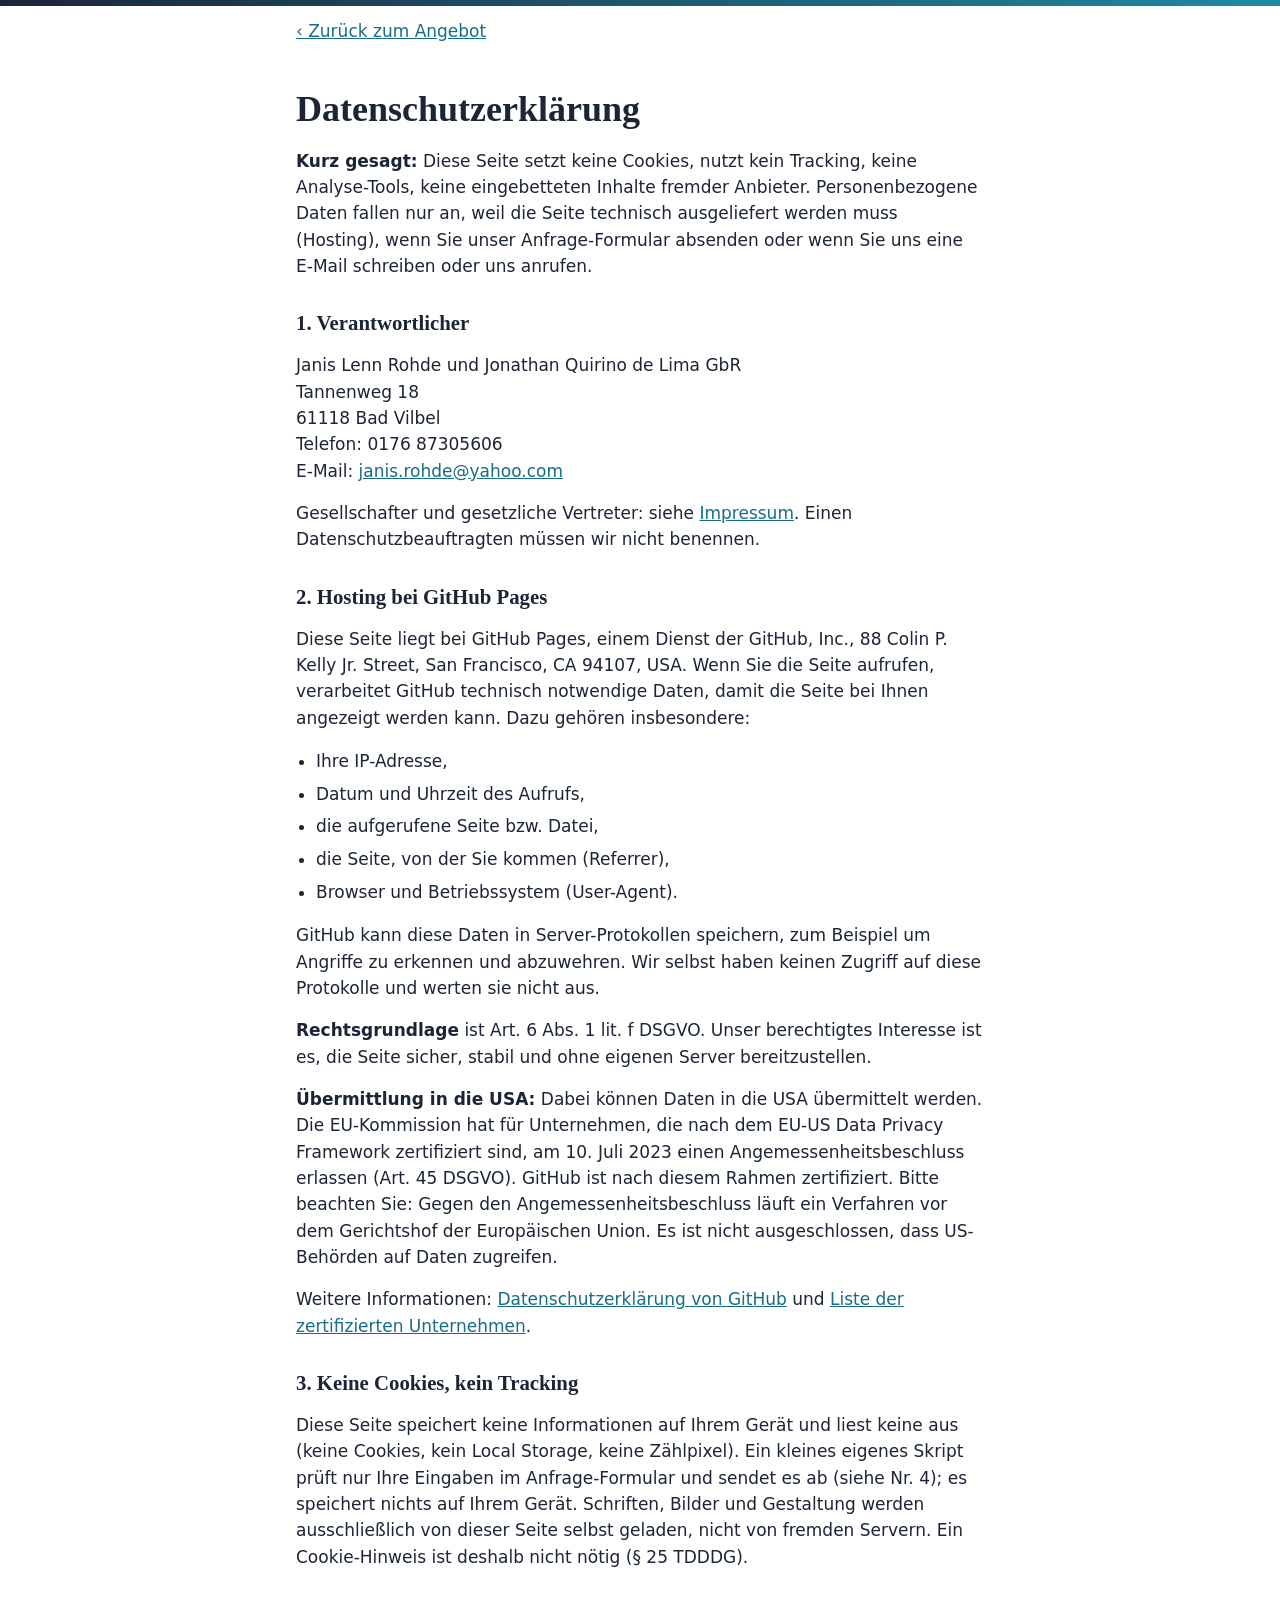
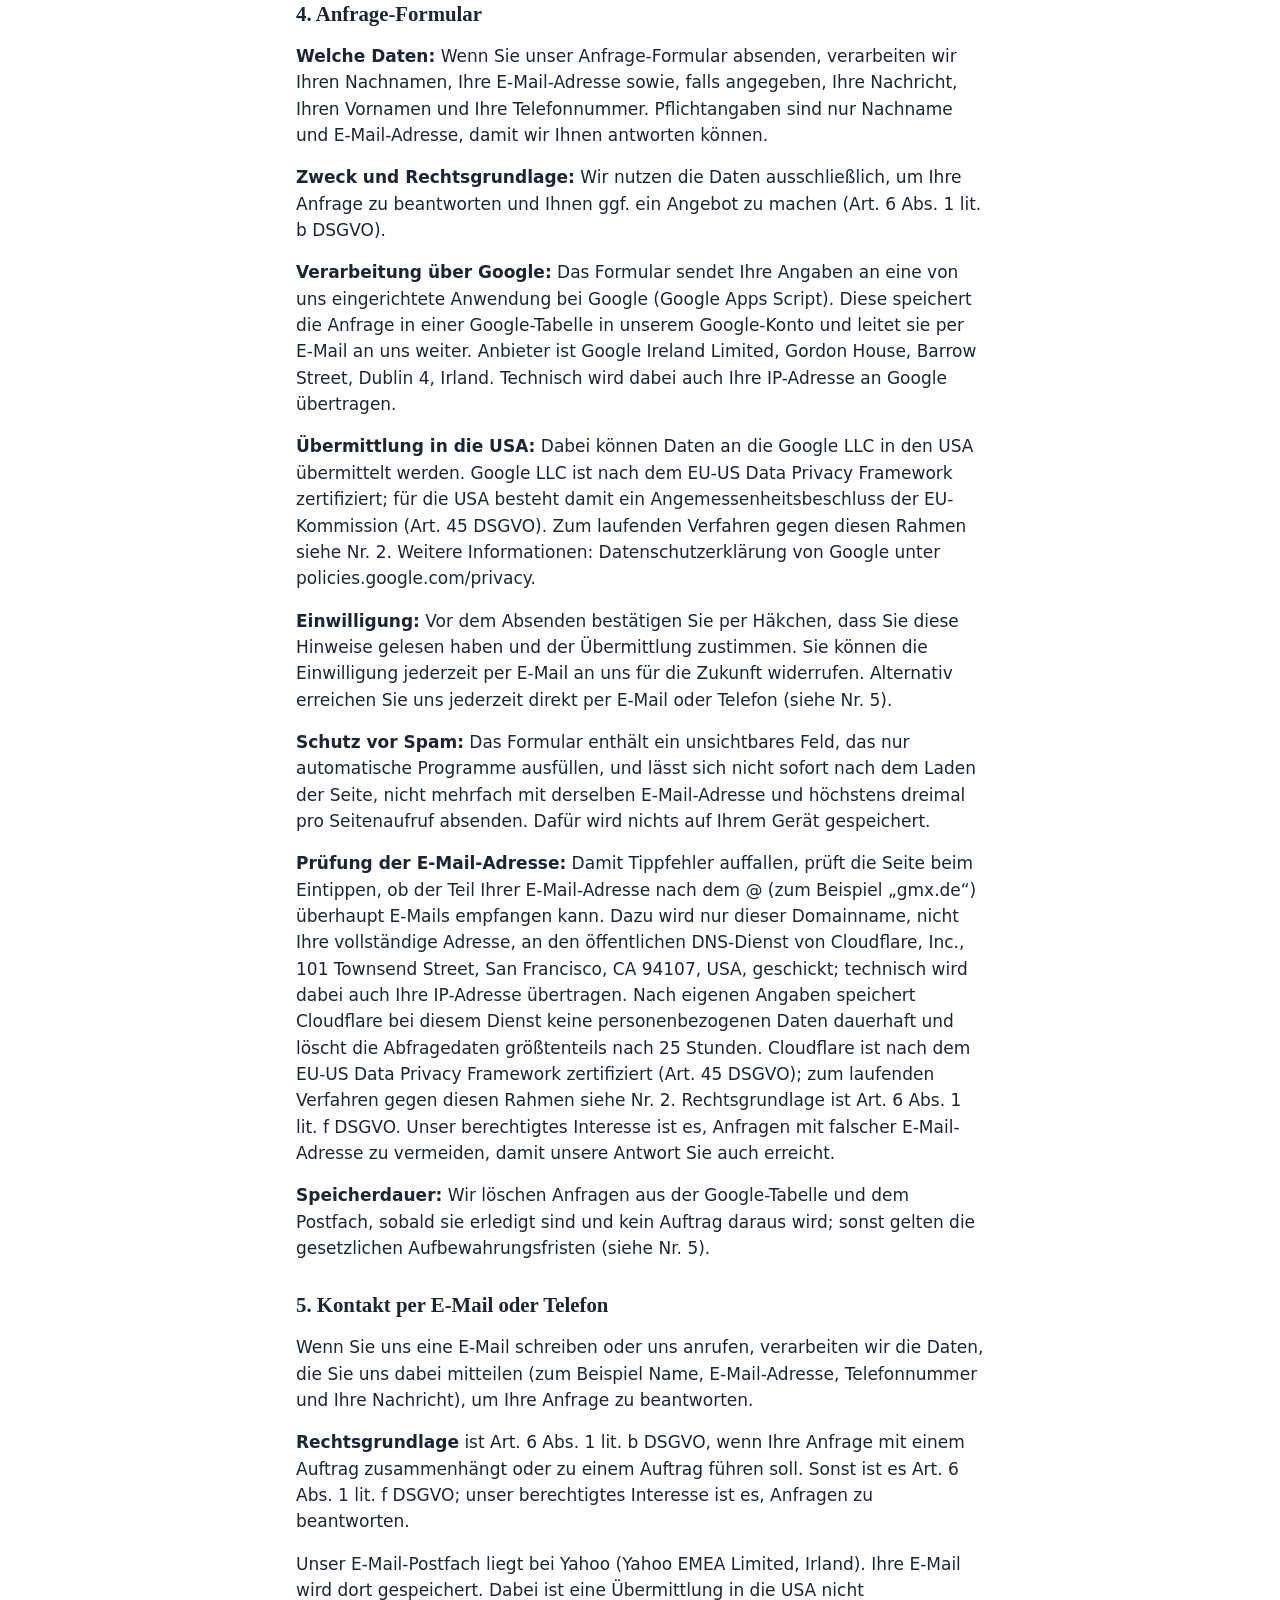
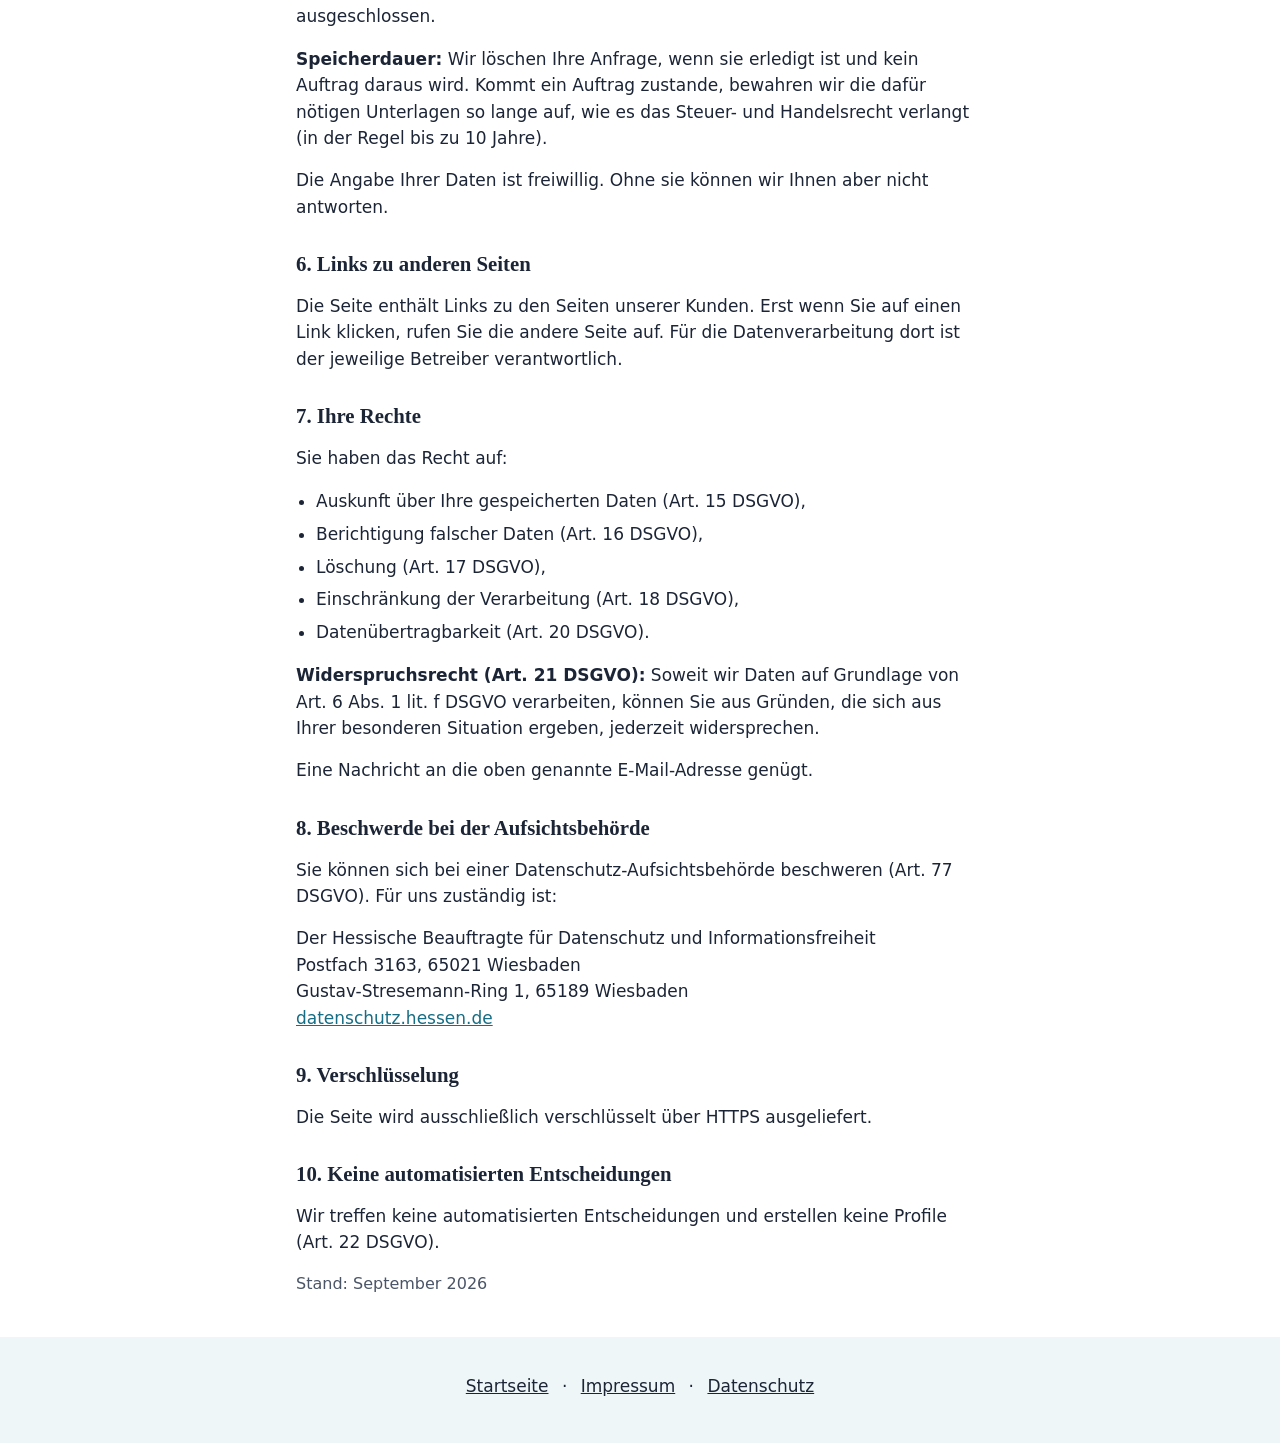
==== datenschutz.html @ fc59d59e "Add files via upload" ====
<!DOCTYPE html>
<html lang="de">
<head>
<meta charset="utf-8">
<meta name="viewport" content="width=device-width, initial-scale=1">
<meta http-equiv="Content-Security-Policy" content="default-src 'none'; img-src 'self'; style-src 'self'; base-uri 'none'; form-action 'none'; upgrade-insecure-requests">
<meta name="referrer" content="strict-origin-when-cross-origin">
<meta name="robots" content="noindex">
<title>Datenschutzerklärung</title>
<link rel="icon" href="favicon.svg" type="image/svg+xml">
<link rel="stylesheet" href="style.css">
</head>
<body>
<div class="topbar"></div>

<main class="wrap legal">
  <a class="back" href="index.html">‹ Zurück zum Angebot</a>

  <h1>Datenschutzerklärung</h1>

  <p><strong>Kurz gesagt:</strong> Diese Seite setzt keine Cookies, nutzt kein Tracking, keine Analyse-Tools, keine eingebetteten Inhalte fremder Anbieter. Personenbezogene Daten fallen nur an, weil die Seite technisch ausgeliefert werden muss (Hosting), wenn Sie unser Anfrage-Formular absenden oder wenn Sie uns eine E-Mail schreiben oder uns anrufen.</p>

  <h2>1. Verantwortlicher</h2>
  <address>
    Janis Lenn Rohde und Jonathan Quirino de Lima GbR<br>
    Tannenweg 18<br>
    61118 Bad Vilbel<br>
    Telefon: 0176&nbsp;87305606<br>
    E-Mail: <a href="&#109;&#97;&#105;&#108;&#116;&#111;&#58;&#106;&#97;&#110;&#105;&#115;&#46;&#114;&#111;&#104;&#100;&#101;&#64;&#121;&#97;&#104;&#111;&#111;&#46;&#99;&#111;&#109;">&#106;&#97;&#110;&#105;&#115;&#46;&#114;&#111;&#104;&#100;&#101;&#64;&#121;&#97;&#104;&#111;&#111;&#46;&#99;&#111;&#109;</a>
  </address>
  <p>Gesellschafter und gesetzliche Vertreter: siehe <a href="impressum.html">Impressum</a>. Einen Datenschutzbeauftragten müssen wir nicht benennen.</p>

  <h2>2. Hosting bei GitHub Pages</h2>
  <p>Diese Seite liegt bei GitHub Pages, einem Dienst der GitHub, Inc., 88 Colin P. Kelly Jr. Street, San Francisco, CA 94107, USA. Wenn Sie die Seite aufrufen, verarbeitet GitHub technisch notwendige Daten, damit die Seite bei Ihnen angezeigt werden kann. Dazu gehören insbesondere:</p>
  <ul>
    <li>Ihre IP-Adresse,</li>
    <li>Datum und Uhrzeit des Aufrufs,</li>
    <li>die aufgerufene Seite bzw. Datei,</li>
    <li>die Seite, von der Sie kommen (Referrer),</li>
    <li>Browser und Betriebssystem (User-Agent).</li>
  </ul>
  <p>GitHub kann diese Daten in Server-Protokollen speichern, zum Beispiel um Angriffe zu erkennen und abzuwehren. Wir selbst haben keinen Zugriff auf diese Protokolle und werten sie nicht aus.</p>
  <p><strong>Rechtsgrundlage</strong> ist Art. 6 Abs. 1 lit. f DSGVO. Unser berechtigtes Interesse ist es, die Seite sicher, stabil und ohne eigenen Server bereitzustellen.</p>
  <p><strong>Übermittlung in die USA:</strong> Dabei können Daten in die USA übermittelt werden. Die EU-Kommission hat für Unternehmen, die nach dem EU-US Data Privacy Framework zertifiziert sind, am 10. Juli 2023 einen Angemessenheitsbeschluss erlassen (Art. 45 DSGVO). GitHub ist nach diesem Rahmen zertifiziert. Bitte beachten Sie: Gegen den Angemessenheitsbeschluss läuft ein Verfahren vor dem Gerichtshof der Europäischen Union. Es ist nicht ausgeschlossen, dass US-Behörden auf Daten zugreifen.</p>
  <p>Weitere Informationen: <a href="https://docs.github.com/de/site-policy/privacy-policies/github-general-privacy-statement" target="_blank" rel="noopener noreferrer">Datenschutzerklärung von GitHub</a> und <a href="https://www.dataprivacyframework.gov/list" target="_blank" rel="noopener noreferrer">Liste der zertifizierten Unternehmen</a>.</p>

  <h2>3. Keine Cookies, kein Tracking</h2>
  <p>Diese Seite speichert keine Informationen auf Ihrem Gerät und liest keine aus (keine Cookies, kein Local Storage, keine Zählpixel). Ein kleines eigenes Skript prüft nur Ihre Eingaben im Anfrage-Formular und sendet es ab (siehe Nr. 4); es speichert nichts auf Ihrem Gerät. Schriften, Bilder und Gestaltung werden ausschließlich von dieser Seite selbst geladen, nicht von fremden Servern. Ein Cookie-Hinweis ist deshalb nicht nötig (§ 25 TDDDG).</p>

  <h2 id="formular">4. Anfrage-Formular</h2>
  <p><strong>Welche Daten:</strong> Wenn Sie unser Anfrage-Formular absenden, verarbeiten wir Ihren Nachnamen, Ihre E-Mail-Adresse sowie, falls angegeben, Ihre Nachricht, Ihren Vornamen und Ihre Telefonnummer. Pflichtangaben sind nur Nachname und E-Mail-Adresse, damit wir Ihnen antworten können.</p>
  <p><strong>Zweck und Rechtsgrundlage:</strong> Wir nutzen die Daten ausschließlich, um Ihre Anfrage zu beantworten und Ihnen ggf. ein Angebot zu machen (Art. 6 Abs. 1 lit. b DSGVO).</p>
  <p><strong>Verarbeitung über Google:</strong> Das Formular sendet Ihre Angaben an eine von uns eingerichtete Anwendung bei Google (Google Apps Script). Diese speichert die Anfrage in einer Google-Tabelle in unserem Google-Konto und leitet sie per E-Mail an uns weiter. Anbieter ist Google Ireland Limited, Gordon House, Barrow Street, Dublin 4, Irland. Technisch wird dabei auch Ihre IP-Adresse an Google übertragen.</p>
  <p><strong>Übermittlung in die USA:</strong> Dabei können Daten an die Google LLC in den USA übermittelt werden. Google LLC ist nach dem EU-US Data Privacy Framework zertifiziert; für die USA besteht damit ein Angemessenheitsbeschluss der EU-Kommission (Art. 45 DSGVO). Zum laufenden Verfahren gegen diesen Rahmen siehe Nr. 2. Weitere Informationen: Datenschutzerklärung von Google unter policies.google.com/privacy.</p>
  <p><strong>Einwilligung:</strong> Vor dem Absenden bestätigen Sie per Häkchen, dass Sie diese Hinweise gelesen haben und der Übermittlung zustimmen. Sie können die Einwilligung jederzeit per E-Mail an uns für die Zukunft widerrufen. Alternativ erreichen Sie uns jederzeit direkt per E-Mail oder Telefon (siehe Nr. 5).</p>
  <p><strong>Schutz vor Spam:</strong> Das Formular enthält ein unsichtbares Feld, das nur automatische Programme ausfüllen, und lässt sich nicht sofort nach dem Laden der Seite, nicht mehrfach mit derselben E-Mail-Adresse und höchstens dreimal pro Seitenaufruf absenden. Dafür wird nichts auf Ihrem Gerät gespeichert.</p>
  <p id="email-pruefung"><strong>Prüfung der E-Mail-Adresse:</strong> Damit Tippfehler auffallen, prüft die Seite beim Eintippen, ob der Teil Ihrer E-Mail-Adresse nach dem @ (zum Beispiel „gmx.de“) überhaupt E-Mails empfangen kann. Dazu wird nur dieser Domainname, nicht Ihre vollständige Adresse, an den öffentlichen DNS-Dienst von Cloudflare, Inc., 101 Townsend Street, San Francisco, CA 94107, USA, geschickt; technisch wird dabei auch Ihre IP-Adresse übertragen. Nach eigenen Angaben speichert Cloudflare bei diesem Dienst keine personenbezogenen Daten dauerhaft und löscht die Abfragedaten größtenteils nach 25 Stunden. Cloudflare ist nach dem EU-US Data Privacy Framework zertifiziert (Art. 45 DSGVO); zum laufenden Verfahren gegen diesen Rahmen siehe Nr. 2. Rechtsgrundlage ist Art. 6 Abs. 1 lit. f DSGVO. Unser berechtigtes Interesse ist es, Anfragen mit falscher E-Mail-Adresse zu vermeiden, damit unsere Antwort Sie auch erreicht.</p>
  <p><strong>Speicherdauer:</strong> Wir löschen Anfragen aus der Google-Tabelle und dem Postfach, sobald sie erledigt sind und kein Auftrag daraus wird; sonst gelten die gesetzlichen Aufbewahrungsfristen (siehe Nr. 5).</p>

  <h2>5. Kontakt per E-Mail oder Telefon</h2>
  <p>Wenn Sie uns eine E-Mail schreiben oder uns anrufen, verarbeiten wir die Daten, die Sie uns dabei mitteilen (zum Beispiel Name, E-Mail-Adresse, Telefonnummer und Ihre Nachricht), um Ihre Anfrage zu beantworten.</p>
  <p><strong>Rechtsgrundlage</strong> ist Art. 6 Abs. 1 lit. b DSGVO, wenn Ihre Anfrage mit einem Auftrag zusammenhängt oder zu einem Auftrag führen soll. Sonst ist es Art. 6 Abs. 1 lit. f DSGVO; unser berechtigtes Interesse ist es, Anfragen zu beantworten.</p>
  <p>Unser E-Mail-Postfach liegt bei Yahoo (Yahoo EMEA Limited, Irland). Ihre E-Mail wird dort gespeichert. Dabei ist eine Übermittlung in die USA nicht ausgeschlossen.</p>
  <p><strong>Speicherdauer:</strong> Wir löschen Ihre Anfrage, wenn sie erledigt ist und kein Auftrag daraus wird. Kommt ein Auftrag zustande, bewahren wir die dafür nötigen Unterlagen so lange auf, wie es das Steuer- und Handelsrecht verlangt (in der Regel bis zu 10 Jahre).</p>
  <p>Die Angabe Ihrer Daten ist freiwillig. Ohne sie können wir Ihnen aber nicht antworten.</p>

  <h2>6. Links zu anderen Seiten</h2>
  <p>Die Seite enthält Links zu den Seiten unserer Kunden. Erst wenn Sie auf einen Link klicken, rufen Sie die andere Seite auf. Für die Datenverarbeitung dort ist der jeweilige Betreiber verantwortlich.</p>

  <h2>7. Ihre Rechte</h2>
  <p>Sie haben das Recht auf:</p>
  <ul>
    <li>Auskunft über Ihre gespeicherten Daten (Art. 15 DSGVO),</li>
    <li>Berichtigung falscher Daten (Art. 16 DSGVO),</li>
    <li>Löschung (Art. 17 DSGVO),</li>
    <li>Einschränkung der Verarbeitung (Art. 18 DSGVO),</li>
    <li>Datenübertragbarkeit (Art. 20 DSGVO).</li>
  </ul>
  <p><strong>Widerspruchsrecht (Art. 21 DSGVO):</strong> Soweit wir Daten auf Grundlage von Art. 6 Abs. 1 lit. f DSGVO verarbeiten, können Sie aus Gründen, die sich aus Ihrer besonderen Situation ergeben, jederzeit widersprechen.</p>
  <p>Eine Nachricht an die oben genannte E-Mail-Adresse genügt.</p>

  <h2>8. Beschwerde bei der Aufsichtsbehörde</h2>
  <p>Sie können sich bei einer Datenschutz-Aufsichtsbehörde beschweren (Art. 77 DSGVO). Für uns zuständig ist:</p>
  <address>
    Der Hessische Beauftragte für Datenschutz und Informationsfreiheit<br>
    Postfach 3163, 65021 Wiesbaden<br>
    Gustav-Stresemann-Ring 1, 65189 Wiesbaden<br>
    <a href="https://datenschutz.hessen.de" target="_blank" rel="noopener noreferrer">datenschutz.hessen.de</a>
  </address>

  <h2>9. Verschlüsselung</h2>
  <p>Die Seite wird ausschließlich verschlüsselt über HTTPS ausgeliefert.</p>

  <h2>10. Keine automatisierten Entscheidungen</h2>
  <p>Wir treffen keine automatisierten Entscheidungen und erstellen keine Profile (Art. 22 DSGVO).</p>

  <p class="fine">Stand: September 2026</p>
</main>

<footer>
  <nav aria-label="Rechtliches">
    <a href="index.html">Startseite</a> · <a href="impressum.html">Impressum</a> · <a href="datenschutz.html" aria-current="page">Datenschutz</a>
  </nav>
</footer>
</body>
</html>
---- style.css ----
/* Angebot: Webseite + QR-Code für Künstler
   Nur Systemschriften, keine externen Dateien. Mobile first. */

:root {
  --navy: #1c2536;
  --petrol: #1f8aa6;        /* Deko: Linien, Plus, Rahmen */
  --petrol-dark: #177a94;   /* Flächen mit weißer Schrift (Kontrast AA) */
  --petrol-text: #176d84;   /* petrolfarbener Text auf Weiß/Hellblau (Kontrast AA) */
  --light: #eef6f8;
  --white: #ffffff;
  --text: #1c2536;
  --muted: #4a5568;
  --border: #d5e3e8;

  --serif: Georgia, "Times New Roman", "DejaVu Serif", serif;
  --sans: system-ui, -apple-system, "Segoe UI", Roboto, "Helvetica Neue", Arial, sans-serif;

  --radius: 14px;
  --gap: 1rem;
}

*,
*::before,
*::after { box-sizing: border-box; }

html {
  -webkit-text-size-adjust: 100%;
  text-size-adjust: 100%;
}

body {
  margin: 0;
  background: var(--white);
  color: var(--text);
  font-family: var(--sans);
  font-size: 1.0625rem;   /* 17 px */
  line-height: 1.55;
}

img {
  display: block;
  max-width: 100%;
  height: auto;
}

a { color: var(--petrol-text); }

a:focus-visible,
.btn:focus-visible {
  outline: 3px solid var(--navy);
  outline-offset: 3px;
}

.sr-only {
  position: absolute;
  width: 1px;
  height: 1px;
  overflow: hidden;
  clip-path: inset(50%);
  white-space: nowrap;
}

.skip {
  position: absolute;
  left: -9999px;
}
.skip:focus {
  left: 1rem;
  top: 1rem;
  z-index: 10;
  background: var(--white);
  padding: .5rem 1rem;
}

.wrap {
  width: 100%;
  max-width: 900px;
  margin: 0 auto;
  padding: 0 1rem;
}

.topbar {
  height: 6px;
  background: linear-gradient(90deg, var(--navy), var(--petrol));
}

section { padding: 2rem 0 0; }

h1, h2, h3 {
  font-family: var(--serif);
  color: var(--navy);
  line-height: 1.2;
  margin: 0 0 1rem;
}
h1 { font-size: clamp(1.9rem, 6.5vw, 2.75rem); }
h1 > span { color: var(--petrol-text); display: block; }
.nw { white-space: nowrap; }
h2 { font-size: clamp(1.45rem, 4.5vw, 1.9rem); }
h3 { font-size: 1.2rem; margin-bottom: .25rem; }

p { margin: 0 0 1rem; }

.kicker {
  font-family: var(--sans);
  font-size: 1rem;
  font-weight: 700;
  letter-spacing: .1em;
  text-transform: uppercase;
  color: var(--petrol-text);
  margin: 2rem 0 .5rem;
}

/* ---------- Das bekommen Sie ---------- */
.offer {
  display: grid;
  gap: .5rem;
  align-items: center;
  text-align: center;
}
.offer-box {
  background: var(--navy);
  color: var(--white);
  border-radius: var(--radius);
  padding: 1.25rem 1rem;
}
.offer-box h3 {
  color: var(--white);
  font-family: var(--sans);
  font-size: 1.25rem;
}
.offer-box p { margin: 0; color: #d9e2ec; }
.plus {
  font-size: 2rem;
  font-weight: 700;
  color: var(--petrol);
  line-height: 1;
}
.style-note {
  text-align: center;
  margin: 1rem 0 0;
}
.style-note strong { color: var(--petrol-text); }

/* ---------- Schritte ---------- */
.steps {
  list-style: none;
  margin: 0;
  padding: 0;
  display: grid;
  gap: 1.25rem;
}
.steps li {
  display: grid;
  grid-template-columns: 2.75rem 1fr;
  gap: .25rem 1rem;
  align-items: start;
}
.num {
  grid-row: span 2;
  width: 2.75rem;
  height: 2.75rem;
  border-radius: 50%;
  background: var(--petrol-dark);
  color: var(--white);
  font-weight: 700;
  font-size: 1.2rem;
  display: flex;
  align-items: center;
  justify-content: center;
}
.steps strong { display: block; font-size: 1.1rem; }
.steps span.sub { color: var(--muted); }

/* ---------- Kunden ---------- */
.cards {
  display: grid;
  gap: 1.25rem;
}
.card {
  border: 1px solid var(--border);
  border-radius: var(--radius);
  padding: 1rem;
  background: var(--white);
  display: flex;
  flex-direction: column;
  gap: 1rem;
}
.shots {
  display: grid;
  grid-template-columns: 1fr 1fr;
  gap: .6rem;
  background: var(--light);
  border-radius: 10px;
  padding: .6rem;
  margin: 0;
}
.shots img {
  border-radius: 8px;
  border: 1px solid var(--border);
  background: var(--white);
  aspect-ratio: 640 / 1149;
  width: 100%;
  object-fit: cover;
  object-position: top;
}
.who {
  display: flex;
  align-items: center;
  gap: 1rem;
}
.who img {
  width: 96px;
  height: 96px;
  flex: none;
}
.who h3 { font-family: var(--sans); }
.who p { margin: 0; color: var(--muted); }

/* ---------- Buttons ---------- */
.btn {
  display: inline-flex;
  align-items: center;
  justify-content: center;
  gap: .6rem;
  min-height: 48px;
  padding: .75rem 1.25rem;
  border-radius: 10px;
  font-family: var(--sans);
  font-weight: 700;
  font-size: 1.0625rem;
  text-decoration: none;
  text-align: center;
  line-height: 1.25;
  transition: background-color .15s ease, transform .15s ease;
}
.btn:active { transform: scale(.98); }
.btn svg { width: 1.25em; height: 1.25em; flex: none; }

.btn-dark { background: var(--navy); color: var(--white); }
.btn-dark:hover { background: #2b3850; }

.btn-main {
  background: var(--petrol-dark);
  color: var(--white);
  font-size: 1.25rem;
  min-height: 60px;
  width: 100%;
}
.btn-main:hover { background: #136579; }

.card .btn { width: 100%; margin-top: auto; }

/* ---------- Vorteile ---------- */
.checks {
  list-style: none;
  margin: 0;
  padding: 0;
  display: grid;
  gap: .9rem;
}
.checks li {
  display: grid;
  grid-template-columns: 1.5rem 1fr;
  gap: .75rem;
  align-items: start;
}
.checks svg {
  width: 1.5rem;
  height: 1.5rem;
  margin-top: .1rem;
  color: var(--petrol-text);
}

/* ---------- Preis ---------- */
.price {
  display: grid;
  border: 2px solid var(--navy);
  border-radius: var(--radius);
  overflow: hidden;
}
.price-amount {
  background: var(--navy);
  color: var(--white);
  text-align: center;
  padding: 1.25rem 1rem;
}
.price-amount .euro {
  display: block;
  font-family: var(--serif);
  font-size: 3.25rem;
  font-weight: 700;
  line-height: 1.1;
}
.price-body { padding: 1.25rem 1rem; }
.tags {
  display: flex;
  flex-wrap: wrap;
  gap: .5rem;
  margin-bottom: .75rem;
}
.tag {
  background: var(--petrol-dark);
  color: var(--white);
  font-weight: 700;
  font-size: 1rem;
  padding: .3rem .7rem;
  border-radius: 6px;
}
.fine {
  font-size: 1rem;
  color: var(--muted);
  margin: .75rem 0 0;
}

/* ---------- Das brauche ich ---------- */
.needs {
  list-style: none;
  margin: 0 0 1rem;
  padding: 0;
  display: flex;
  flex-wrap: wrap;
  gap: .6rem;
}
.needs li {
  display: inline-flex;
  align-items: center;
  gap: .4rem;
  background: var(--light);
  border: 1px solid var(--border);
  border-radius: 8px;
  padding: .5rem .8rem;
}
.needs svg { width: 1.1rem; height: 1.1rem; color: var(--petrol-text); }
.highlight { font-weight: 700; color: var(--petrol-text); }

/* ---------- Abschluss ---------- */
.cta {
  border: 2px solid var(--petrol);
  border-radius: var(--radius);
  padding: 1.5rem 1rem;
  text-align: center;
}
.cta .steps { text-align: left; margin-bottom: 1.5rem; }
.cta .free {
  font-weight: 700;
  color: var(--petrol-text);
  margin: .75rem 0 1.5rem;
}
.call {
  border-top: 1px solid var(--border);
  padding-top: 1.25rem;
  display: flex;
  flex-direction: column;
  align-items: center;
  gap: .6rem;
}
.call p { margin: 0; }
.call .number { color: var(--muted); }
.sign { margin: 1.25rem 0 0; color: var(--muted); }

/* ---------- Footer ---------- */
footer {
  margin-top: 2.5rem;
  padding: 1.5rem 0 2rem;
  background: var(--light);
  text-align: center;
}
footer nav a {
  display: inline-block;
  padding: .75rem .5rem;   /* große Tippfläche */
  color: var(--navy);
}

/* ---------- Unterseiten (Impressum, Datenschutz) ---------- */
.legal { max-width: 720px; }
.legal h1 { font-size: clamp(1.75rem, 5vw, 2.25rem); margin-top: 2rem; }
.legal h2 { font-size: 1.3rem; margin-top: 2rem; }
.legal address { font-style: normal; margin-bottom: 1rem; }
.legal ul { padding-left: 1.25rem; }
.legal li { margin-bottom: .4rem; }
.back { display: inline-block; padding: .75rem 0; }
.todo {
  background: #fff4cc;
  border: 2px dashed #b7791f;
  padding: .1rem .35rem;
}

/* ---------- ab Tablet / PC ---------- */
@media (min-width: 640px) {
  section { padding-top: 3rem; }
  .offer {
    grid-template-columns: 1fr auto 1fr;
    gap: 1rem;
  }
  .offer-box { height: 100%; display: flex; flex-direction: column; justify-content: center; }
  .steps {
    grid-template-columns: repeat(3, 1fr);
    gap: 1.5rem;
  }
  .steps li {
    grid-template-columns: 1fr;
    justify-items: center;
    text-align: center;
  }
  .num { grid-row: auto; }
  .cta .steps { text-align: center; }
  .cards { grid-template-columns: 1fr 1fr; }
  .price { grid-template-columns: 200px 1fr; }
  .price-amount { display: flex; flex-direction: column; justify-content: center; }
  .price-body { padding: 1.5rem; }
  .cta { padding: 2rem; }
  .btn-main { width: auto; min-width: 70%; }
  .call { flex-direction: row; justify-content: center; flex-wrap: wrap; }
}

@media (prefers-reduced-motion: reduce) {
  .btn { transition: none; }
  .btn:active { transform: none; }
}

/* =========================================================
   Version 2: Nutzen zuerst, Preis danach, klarer Ablauf
   ========================================================= */

.hero { padding-bottom: .5rem; }
.hero h1 { font-size: clamp(2.1rem, 8vw, 3.25rem); margin-bottom: 1rem; }
.hero h1 .nw { display: inline; color: inherit; }
.lead {
  font-size: 1.1875rem;   /* 19 px */
  color: #2d3748;
  max-width: 40rem;
  margin-bottom: 1.5rem;
}
.btn-ghost {
  border: 2px solid var(--navy);
  color: var(--navy);
  background: var(--white);
}
.btn-ghost:hover { background: var(--light); }

.section-lead { color: var(--muted); margin-top: -.5rem; }

/* Nutzen */
.benefits li { align-items: center; }
.qr-note {
  margin-top: 1.5rem;
  display: grid;
  grid-template-columns: 2.5rem 1fr;
  gap: 1rem;
  align-items: center;
  background: var(--light);
  border-left: 5px solid var(--petrol);
  border-radius: 10px;
  padding: 1rem 1.1rem;
}
.qr-note svg { width: 2.5rem; height: 2.5rem; color: var(--navy); }
.qr-note p { margin: 0; }

/* Beispiele */
.card-info {
  display: flex;
  flex-direction: column;
  gap: 1rem;
}

/* Leistung und Preis */
.offer-card {
  border: 2px solid var(--navy);
  border-radius: var(--radius);
  overflow: hidden;
}
.offer-list { padding: 1.25rem 1rem; }
.list-title {
  font-family: var(--serif);
  font-size: 1.3rem;
  font-weight: 700;
  color: var(--navy);
}
.checks li.key {
  background: var(--light);
  border-radius: 8px;
  padding: .5rem .6rem;
  margin: 0 -.6rem;
}
.price-bar {
  background: var(--navy);
  color: var(--white);
  padding: 1.25rem 1rem;
  text-align: center;
}
.price-bar p { margin: 0 0 .5rem; color: #d9e2ec; }
.price-bar p:last-child { margin-bottom: 0; }
.price-bar .euro {
  font-family: var(--serif);
  font-size: 3rem;
  font-weight: 700;
  color: var(--white);
  line-height: 1.1;
  display: block;
}
.price-bar .euro span {
  font-family: var(--sans);
  font-size: 1.25rem;
  font-weight: 400;
  color: #d9e2ec;
}
.price-bar .no-fees {
  font-size: 1.2rem;
  font-weight: 700;
  color: var(--white);
}

/* Ablauf */
.flow {
  list-style: none;
  margin: 0;
  padding: 0;
  display: grid;
  gap: 1rem;
}
.flow li {
  display: grid;
  grid-template-columns: 2.75rem 1fr;
  gap: 1rem;
  align-items: start;
  border: 1px solid var(--border);
  border-radius: 12px;
  padding: 1rem;
}
.flow .num { grid-row: auto; }
.flow p { margin: 0; color: var(--muted); }
.flow .flow-title {
  color: var(--navy);
  font-weight: 700;
  font-size: 1.1rem;
  margin-bottom: .25rem;
}
.badge {
  display: inline-block;
  font-size: 1rem;
  font-weight: 700;
  padding: .05rem .5rem;
  border-radius: 6px;
  margin-left: .25rem;
  white-space: nowrap;
}
.badge-free { background: #e3f4e8; color: #1d6b35; }
.badge-price { background: var(--navy); color: var(--white); }

/* Anfrage */
.cta h2 { margin-bottom: 1.25rem; }
.transparency {
  background: var(--light);
  border-radius: 10px;
  padding: 1rem;
  margin: 1rem 0 1.5rem;
  font-size: 1.0625rem;
}
.transparency strong { color: var(--petrol-text); }

@media (min-width: 640px) {
  .benefits { grid-template-columns: 1fr 1fr; column-gap: 2rem; }
  .flow { grid-template-columns: 1fr 1fr; }
  .offer-card { display: grid; grid-template-columns: 1fr 260px; }
  .offer-list { padding: 1.5rem; }
  .price-bar { display: flex; flex-direction: column; justify-content: center; padding: 1.5rem; }
}

/* Anfrage-Button auf schmalen Handys: ohne Brief-Symbol, damit der Text Platz hat */
@media (max-width: 479px) {
  .btn-main svg { display: none; }
  .btn-main { font-size: 1.15rem; padding: .75rem 1rem; }
}

/* =========================================================
   Version 4: Problem-Spruch oben
   ========================================================= */
h1 > span.line { color: var(--navy); }
header .qr-note { margin-top: 0; }
header .lead { margin-bottom: 1.25rem; }
header h1 { font-size: clamp(1.75rem, 8.4vw, 3rem); }

/* Version 5 (Vorschau): Frage leiser, Produkt als Bild */
header .question { font-size: 1rem; color: var(--muted); font-style: italic; margin: -.25rem 0 1.25rem; }
.solution { background: var(--light); border-left: 5px solid var(--petrol); border-radius: 10px; padding: 1rem .75rem 1.1rem; }
.solution-title { font-size: 1.15rem; margin-bottom: .9rem; }
.product { list-style: none; margin: 0; padding: 0; display: grid; grid-template-columns: 1fr auto 1fr auto 1fr; gap: .25rem; align-items: start; text-align: center; }
.product li { display: flex; flex-direction: column; align-items: center; gap: .3rem; min-width: 0; }
.product .vis { height: 120px; display: flex; align-items: center; justify-content: center; }
.product img.qr { height: 76px; width: 76px; background: var(--white); border-radius: 8px; padding: 4px; border: 1px solid var(--border); }
.product img.phone { height: 120px; width: auto; border: 3px solid var(--navy); border-radius: 10px; background: var(--white); }
.product .mail { width: 56px; height: 56px; flex: none; border-radius: 50%; background: var(--petrol-dark); color: var(--white); display: flex; align-items: center; justify-content: center; }
.product .mail svg { width: 30px; height: 30px; }
.product strong { font-size: .9rem; line-height: 1.2; color: var(--navy); }
.product span { font-size: .78rem; line-height: 1.25; color: var(--muted); }
.product .arrow { height: 120px; display: flex; align-items: center; font-size: 1.6rem; font-weight: 700; color: var(--petrol); }
@media (max-width: 360px) {
  .product strong.nw { white-space: normal; }
  .product img.qr { height: 60px; width: 60px; }
  .product .mail { width: 46px; height: 46px; }
  .product .arrow { font-size: 1.2rem; }
}
@media (min-width: 640px) {
  .solution { padding: 1.25rem 1.5rem 1.5rem; }
  .product { gap: 1rem; }
  .product .vis, .product .arrow { height: 170px; }
  .product img.phone { height: 170px; }
  .product img.qr { height: 120px; width: 120px; }
  .product .mail { width: 84px; height: 84px; }
  .product .mail svg { width: 44px; height: 44px; }
  .product strong { font-size: 1.05rem; }
  .product span { font-size: .95rem; }
  .product .arrow { font-size: 2.2rem; }
}
.product li.arrow { justify-content: center; }

/* Version 5b */
header .question { font-style: normal; color: var(--navy); font-weight: 700; font-size: clamp(1.15rem, 4.6vw, 1.45rem); line-height: 1.35; margin: .25rem 0 1.25rem; }
header .question span { background: linear-gradient(transparent 55%, #bfe6f0 55%); box-decoration-break: clone; -webkit-box-decoration-break: clone; padding: 0 .15rem; }
.product strong { display: inline-flex; align-items: center; gap: .3rem; font-size: 1rem; }
.product strong .n { display: inline-flex; width: 1.35rem; height: 1.35rem; border-radius: 50%; background: var(--petrol-dark); color: #fff; font-size: .8rem; align-items: center; justify-content: center; }
.inbox { width: 100%; max-width: 104px; background: #fff; border: 1px solid var(--border); border-radius: 8px; box-shadow: 0 4px 12px rgba(28,37,54,.12); overflow: hidden; text-align: left; font-size: .56rem; line-height: 1.2; }
.inbox-top { display: flex; align-items: center; gap: .25rem; background: var(--navy); color: #fff; font-weight: 700; padding: .3rem .35rem; }
.inbox-top svg { width: .8rem; height: .8rem; }
.inbox-mail { padding: .3rem .35rem; border-top: 1px solid var(--border); color: var(--muted); }
.inbox-mail b { display: block; color: var(--navy); }
.inbox-mail i { font-style: normal; display: block; }
.inbox-mail.new { background: #e3f4e8; border-left: 3px solid #2f855a; }
.easy { list-style: none; margin: 1.1rem 0 0; padding: 0; display: flex; flex-wrap: wrap; justify-content: center; gap: .5rem; }
.easy li { background: var(--white); border: 1px solid var(--border); border-radius: 999px; padding: .35rem .8rem; font-weight: 700; font-size: .95rem; color: var(--navy); }
.easy li::before { content: "✓ "; color: #2f855a; }
@media (min-width: 640px) {
  .inbox { max-width: 170px; font-size: .78rem; }
  .inbox-top svg { width: 1rem; height: 1rem; }
  .inbox-mail, .inbox-top { padding: .45rem .55rem; }
  .product strong { font-size: 1.15rem; }
  .product strong .n { width: 1.6rem; height: 1.6rem; font-size: .9rem; }
  .easy li { font-size: 1.05rem; padding: .45rem 1rem; }
}
@media (max-width: 360px) { .inbox { font-size: .5rem; } .product strong { font-size: .85rem; } }
@media (max-width: 639px) { .product strong { flex-direction: column; gap: .2rem; } .easy li { font-size: .9rem; } }

/* Version 5c: Lösung deutlich */
.solution { border-left-width: 6px; box-shadow: 0 6px 20px rgba(28,37,54,.08); }
.solution-badge { display: inline-flex; align-items: center; gap: .4rem; background: var(--petrol-dark); color: #fff; font-weight: 800; font-size: .95rem; letter-spacing: .06em; text-transform: uppercase; padding: .35rem .85rem; border-radius: 999px; margin: 0 0 .7rem; }
.solution-badge::before { content: "✓"; font-size: 1.05rem; }
.solution-title { font-family: var(--serif); font-weight: 700; color: var(--navy); font-size: clamp(1.45rem, 6vw, 2.1rem); line-height: 1.2; margin: 0 0 .35rem; }
.solution-sub { color: var(--muted); font-size: 1.05rem; margin: 0 0 1.1rem; }

/* =========================================================
   Version 5d: "Keine normale Website" + Anfrage-Formular
   ========================================================= */
.solution-cta { text-align: center; margin: 1.25rem 0 0; }
.solution-cta .btn-main { width: 100%; }
@media (min-width: 640px) { .solution-cta .btn-main { width: auto; min-width: 60%; } }

.compare { margin-top: 1.5rem; border: 2px solid var(--navy); border-radius: var(--radius); padding: 1rem; }
.compare-title { font-family: var(--serif); font-weight: 700; font-size: 1.35rem; color: var(--navy); text-align: center; margin: 0 0 .9rem; }
.compare-grid { display: grid; grid-template-columns: 1fr 1fr; gap: .6rem; }
.compare-col { border-radius: 10px; padding: .8rem .7rem; }
.compare-col.no { background: #f4f5f7; color: var(--muted); }
.compare-col.yes { background: var(--light); border: 2px solid var(--petrol); }
.compare-head { font-weight: 800; margin: 0 0 .5rem; font-size: 1rem; }
.compare-col.yes .compare-head { color: var(--petrol-text); }
.compare ul { list-style: none; margin: 0; padding: 0; display: grid; gap: .45rem; }
.compare li { display: grid; grid-template-columns: 1.1rem 1fr; gap: .4rem; align-items: start; font-size: .95rem; line-height: 1.3; }
.compare li svg { width: 1.1rem; height: 1.1rem; margin-top: .1rem; }
.compare .no svg { color: #b42318; }
.compare .yes svg { color: #2f855a; }
.compare .yes li { color: var(--navy); font-weight: 600; }
@media (min-width: 640px) { .compare { padding: 1.25rem 1.5rem; } .compare-grid { gap: 1rem; } .compare li { font-size: 1.05rem; } .compare-col { padding: 1rem 1.1rem; } }

/* Formular */
.lead-form { text-align: left; max-width: 560px; margin: 0 auto 1.5rem; display: grid; gap: .9rem; }
.row2 { display: grid; gap: .9rem; }
@media (min-width: 520px) { .row2 { grid-template-columns: 1fr 1fr; } }
.field label { display: block; font-weight: 700; margin-bottom: .3rem; color: var(--navy); }
.field .opt { font-weight: 400; color: var(--muted); font-size: .92rem; }
.field .req { color: #b42318; }
.field input { width: 100%; min-height: 52px; font: inherit; font-size: 1.0625rem; color: var(--text); background: #fff; border: 2px solid var(--border); border-radius: 10px; padding: .7rem .85rem; transition: border-color .15s, box-shadow .15s; }
.field input:focus { outline: none; border-color: var(--petrol); box-shadow: 0 0 0 4px rgba(31,138,166,.18); }
.field input.is-bad { border-color: #d92d20; }
.field input.is-good { border-color: #2f855a; background: #f6fcf8; }
.hint { min-height: 0; margin: .3rem 0 0; font-size: .92rem; }
.hint:empty { display: none; }
.hint.bad { color: #b42318; }
.hint.good { color: #2f855a; font-weight: 700; }
.hint.good::before { content: "✓ "; }
.hint.wait { color: var(--muted); }
.typo { font: inherit; font-weight: 700; color: var(--petrol-text); background: none; border: 0; padding: 0; text-decoration: underline; cursor: pointer; }
.hp { position: absolute; left: -9999px; width: 1px; height: 1px; overflow: hidden; }
.btn.send { width: 100%; min-height: 60px; font-size: 1.2rem; border: 0; cursor: pointer; }
.btn.send:disabled { background: #c9d1d9; color: #5b6573; cursor: not-allowed; box-shadow: none; transform: none; }
.btn.send.is-sending { opacity: .8; cursor: wait; }
.form-note { text-align: center; color: var(--muted); font-size: .95rem; margin: -.3rem 0 0; }
.form-note.ready { color: #2f855a; font-weight: 700; }
.privacy-note { font-size: .88rem; color: var(--muted); margin: 0; text-align: center; }
.form-error { background: #fef3f2; border: 1px solid #fda29b; color: #b42318; border-radius: 10px; padding: .75rem 1rem; margin: 0; text-align: center; }

/* Erfolg */
.success { max-width: 560px; margin: 0 auto 1.5rem; padding: 1.5rem 1rem; border-radius: var(--radius); background: #f0faf4; border: 2px solid #2f855a; text-align: center; outline: none; }
.success .tick { width: 88px; height: 88px; margin: 0 auto .75rem; display: block; }
.success .tick circle { stroke: #2f855a; stroke-width: 3; stroke-dasharray: 151; stroke-dashoffset: 151; }
.success .tick path { stroke: #2f855a; stroke-width: 4; stroke-linecap: round; stroke-linejoin: round; stroke-dasharray: 40; stroke-dashoffset: 40; }
.success.play .tick circle { animation: draw .6s ease-out forwards; }
.success.play .tick path { animation: draw .35s .5s ease-out forwards; }
.success.play { animation: pop .45s ease-out; }
.success-title { font-family: var(--serif); font-size: 1.5rem; font-weight: 700; color: #1d6b35; margin: 0 0 .5rem; }
.muted-small { color: var(--muted); margin: 0; }
@keyframes draw { to { stroke-dashoffset: 0; } }
@keyframes pop { 0% { transform: scale(.94); opacity: 0; } 100% { transform: scale(1); opacity: 1; } }
@media (prefers-reduced-motion: reduce) {
  .success.play, .success.play .tick circle, .success.play .tick path { animation: none; stroke-dashoffset: 0; }
}
.consent { display: grid; grid-template-columns: 1.6rem 1fr; gap: .6rem; align-items: start; background: var(--light); border: 1px solid var(--border); border-radius: 10px; padding: .75rem .85rem; }
.consent input { width: 1.35rem; height: 1.35rem; margin: .15rem 0 0; accent-color: var(--petrol-dark); cursor: pointer; }
.consent label { font-size: .88rem; line-height: 1.45; color: #2d3748; cursor: pointer; }
.field textarea { width: 100%; min-height: 110px; font: inherit; font-size: 1.0625rem; color: var(--text); background: #fff; border: 2px solid var(--border); border-radius: 10px; padding: .7rem .85rem; resize: vertical; transition: border-color .15s, box-shadow .15s; }
.field textarea:focus { outline: none; border-color: var(--petrol); box-shadow: 0 0 0 4px rgba(31,138,166,.18); }
.field textarea::placeholder, .field input::placeholder { color: #8a94a3; }
.form-note:not(.ready) { color: #b42318; font-weight: 600; }
.field input.is-bad { background: #fff6f5; }

/* Version 5e: Beschriftung über den Bildern, Schritte darunter */
.product { align-items: end; }
.product li strong { margin-bottom: .35rem; }
.demo-steps { margin-top: 1.25rem; padding-top: 1.1rem; border-top: 1px solid var(--border); }

/* Version 5f: fette Beschreibung direkt unter jedem Bild */
.product .cap { display: block; margin-top: .45rem; font-size: .88rem; line-height: 1.25; color: var(--navy); font-weight: 700; }
@media (min-width: 640px) { .product .cap { font-size: 1.05rem; } }
.product { align-items: start; }
.product li.arrow { align-self: start; margin-top: 2.2rem; }
.product li strong { min-height: 3.1rem; justify-content: flex-end; }
.product li.arrow { margin-top: calc(3.1rem + .35rem + 60px - 1rem); }
@media (min-width: 640px) {
  .product li strong { min-height: 2rem; flex-direction: row; align-items: center; }
  .product li.arrow { margin-top: calc(2rem + .35rem + 85px - 1.3rem); }
}
@media (min-width: 640px) {
  .product li strong { min-height: 3.4rem; align-items: flex-end; }
  .product li.arrow { margin-top: calc(3.4rem + .35rem + 85px - 1.3rem); }
}
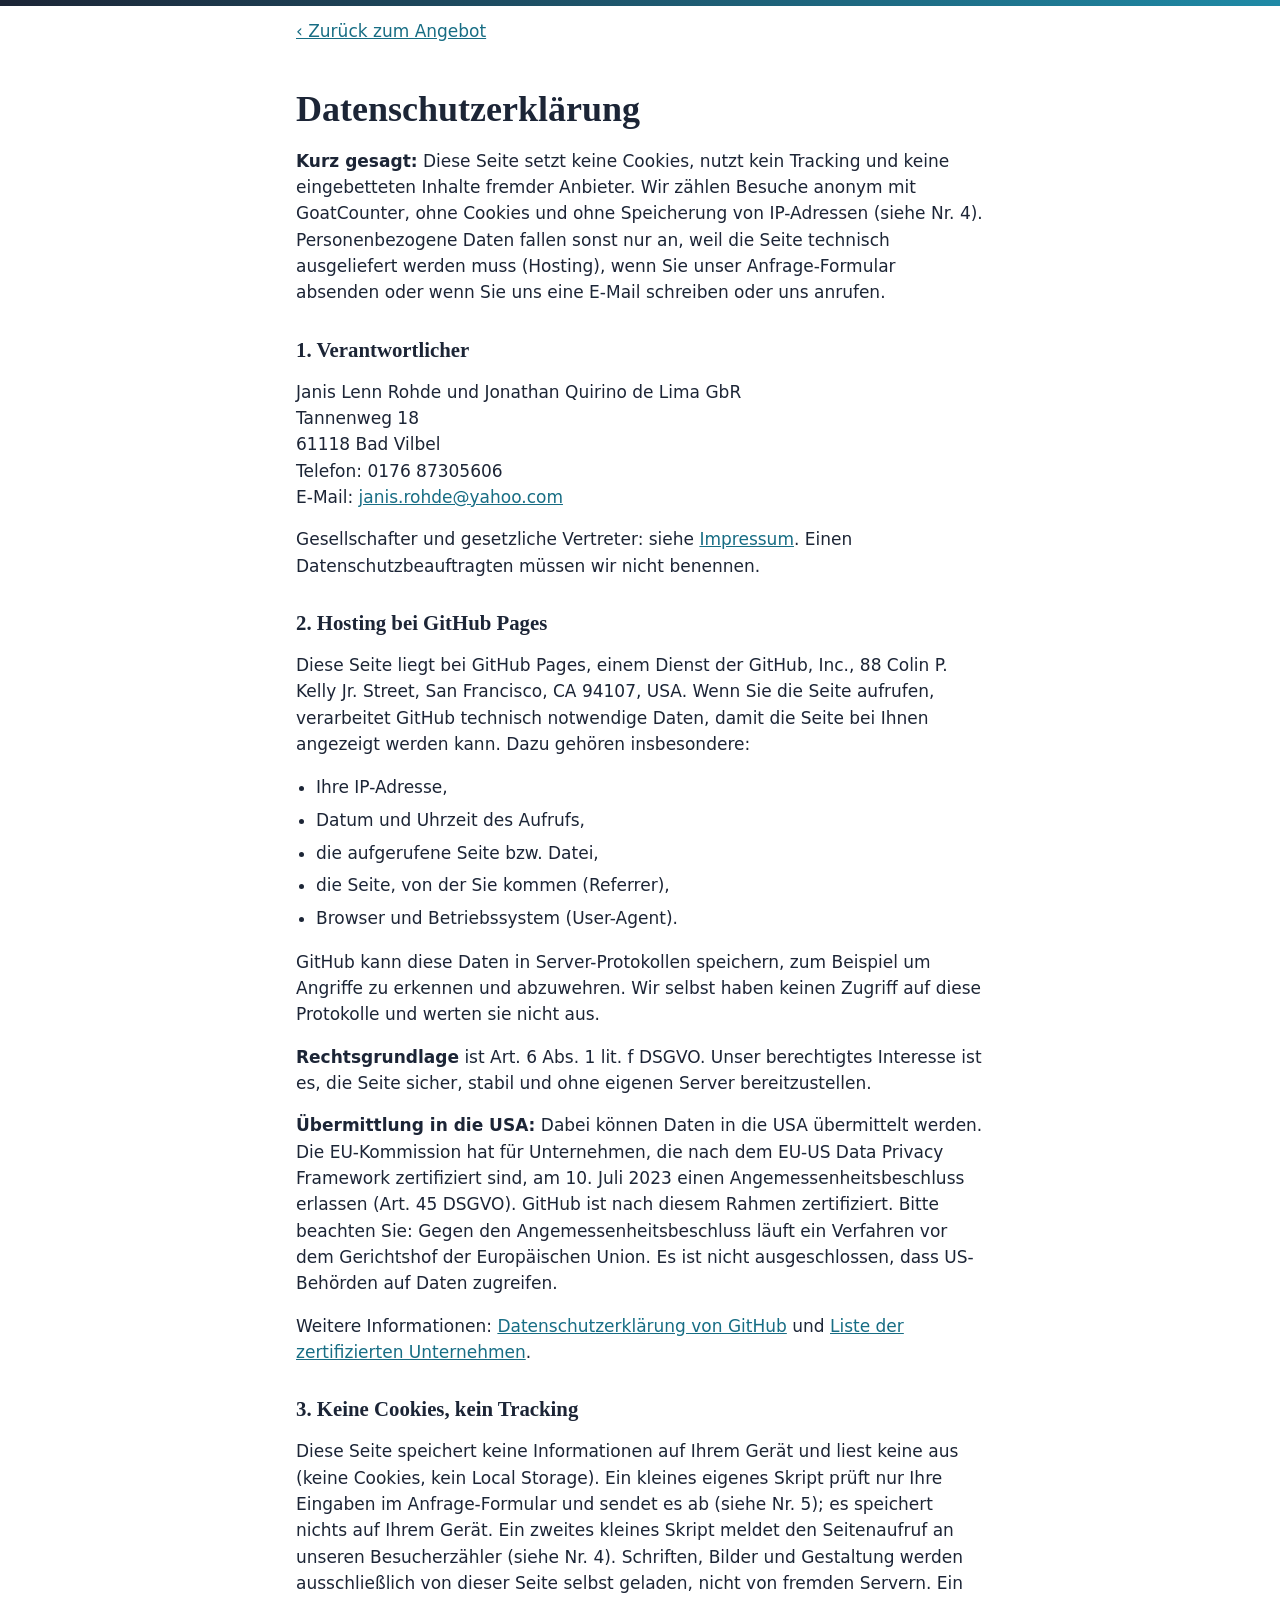
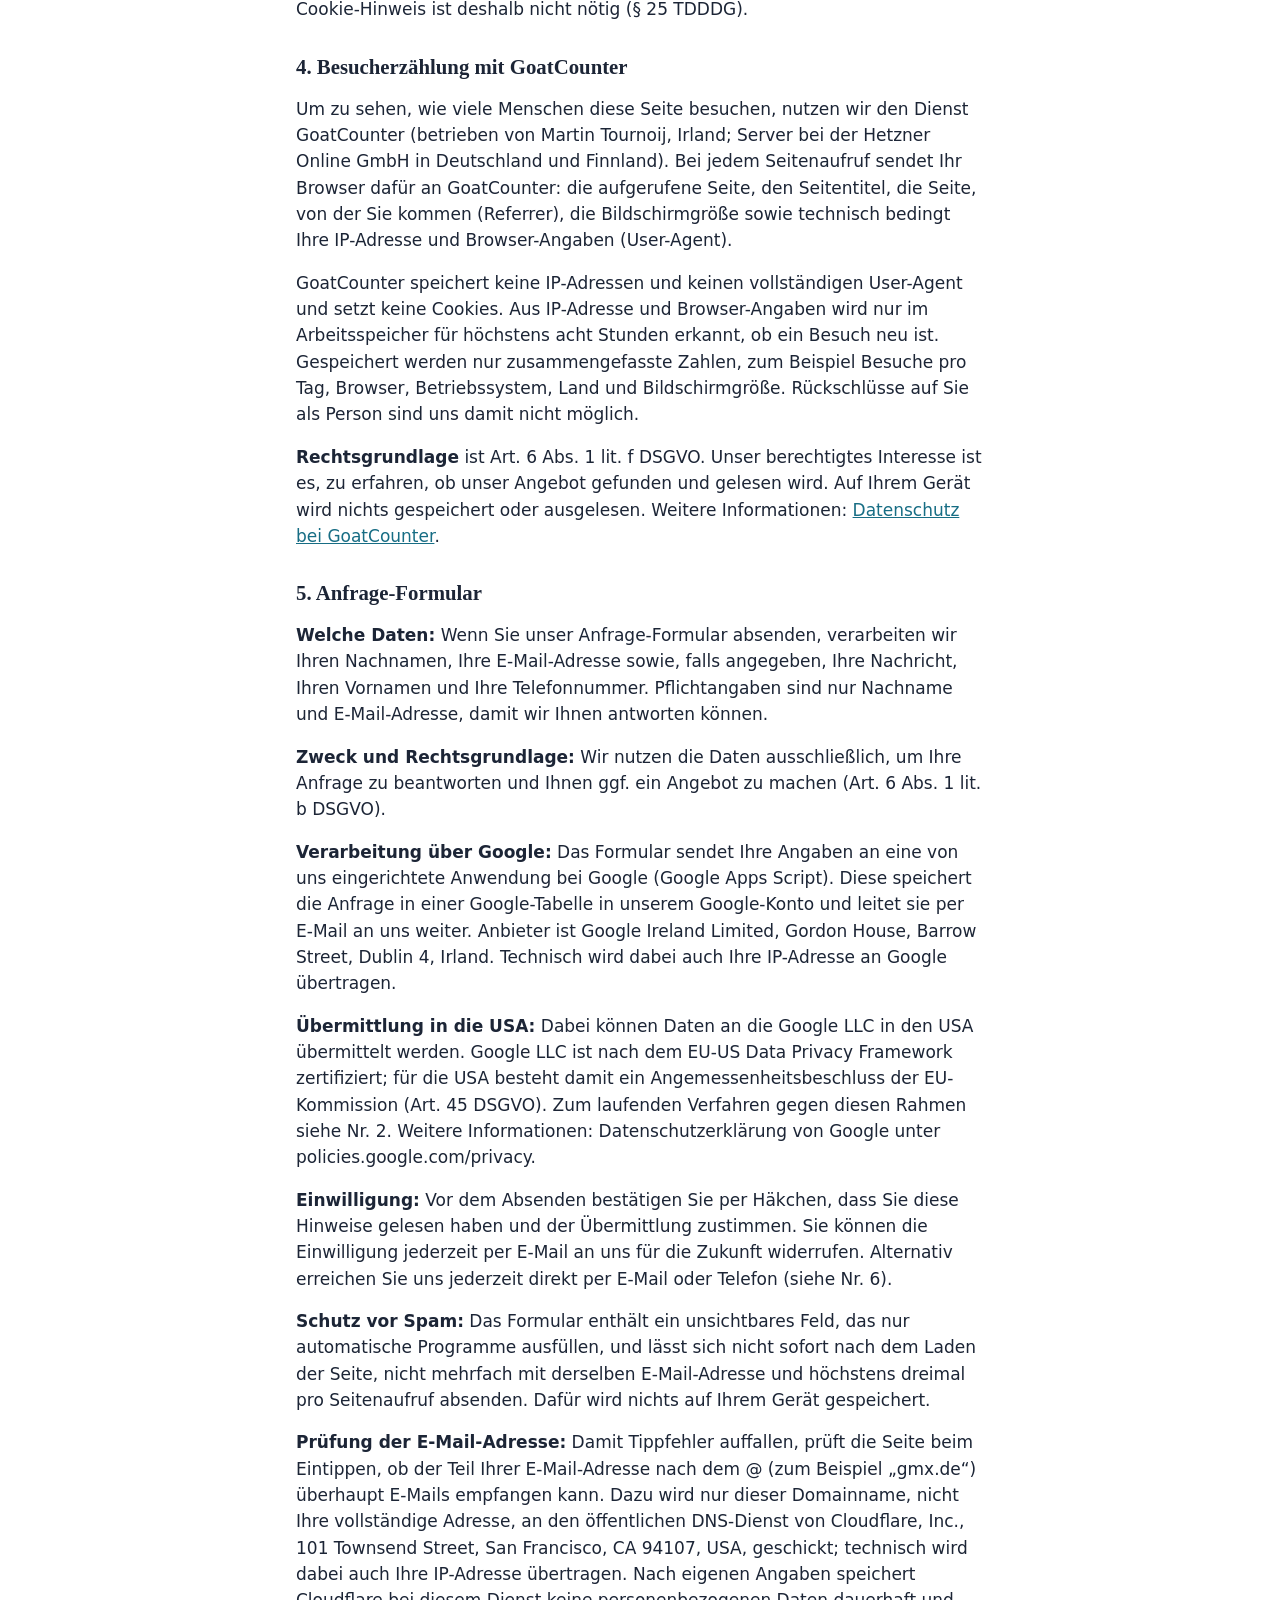
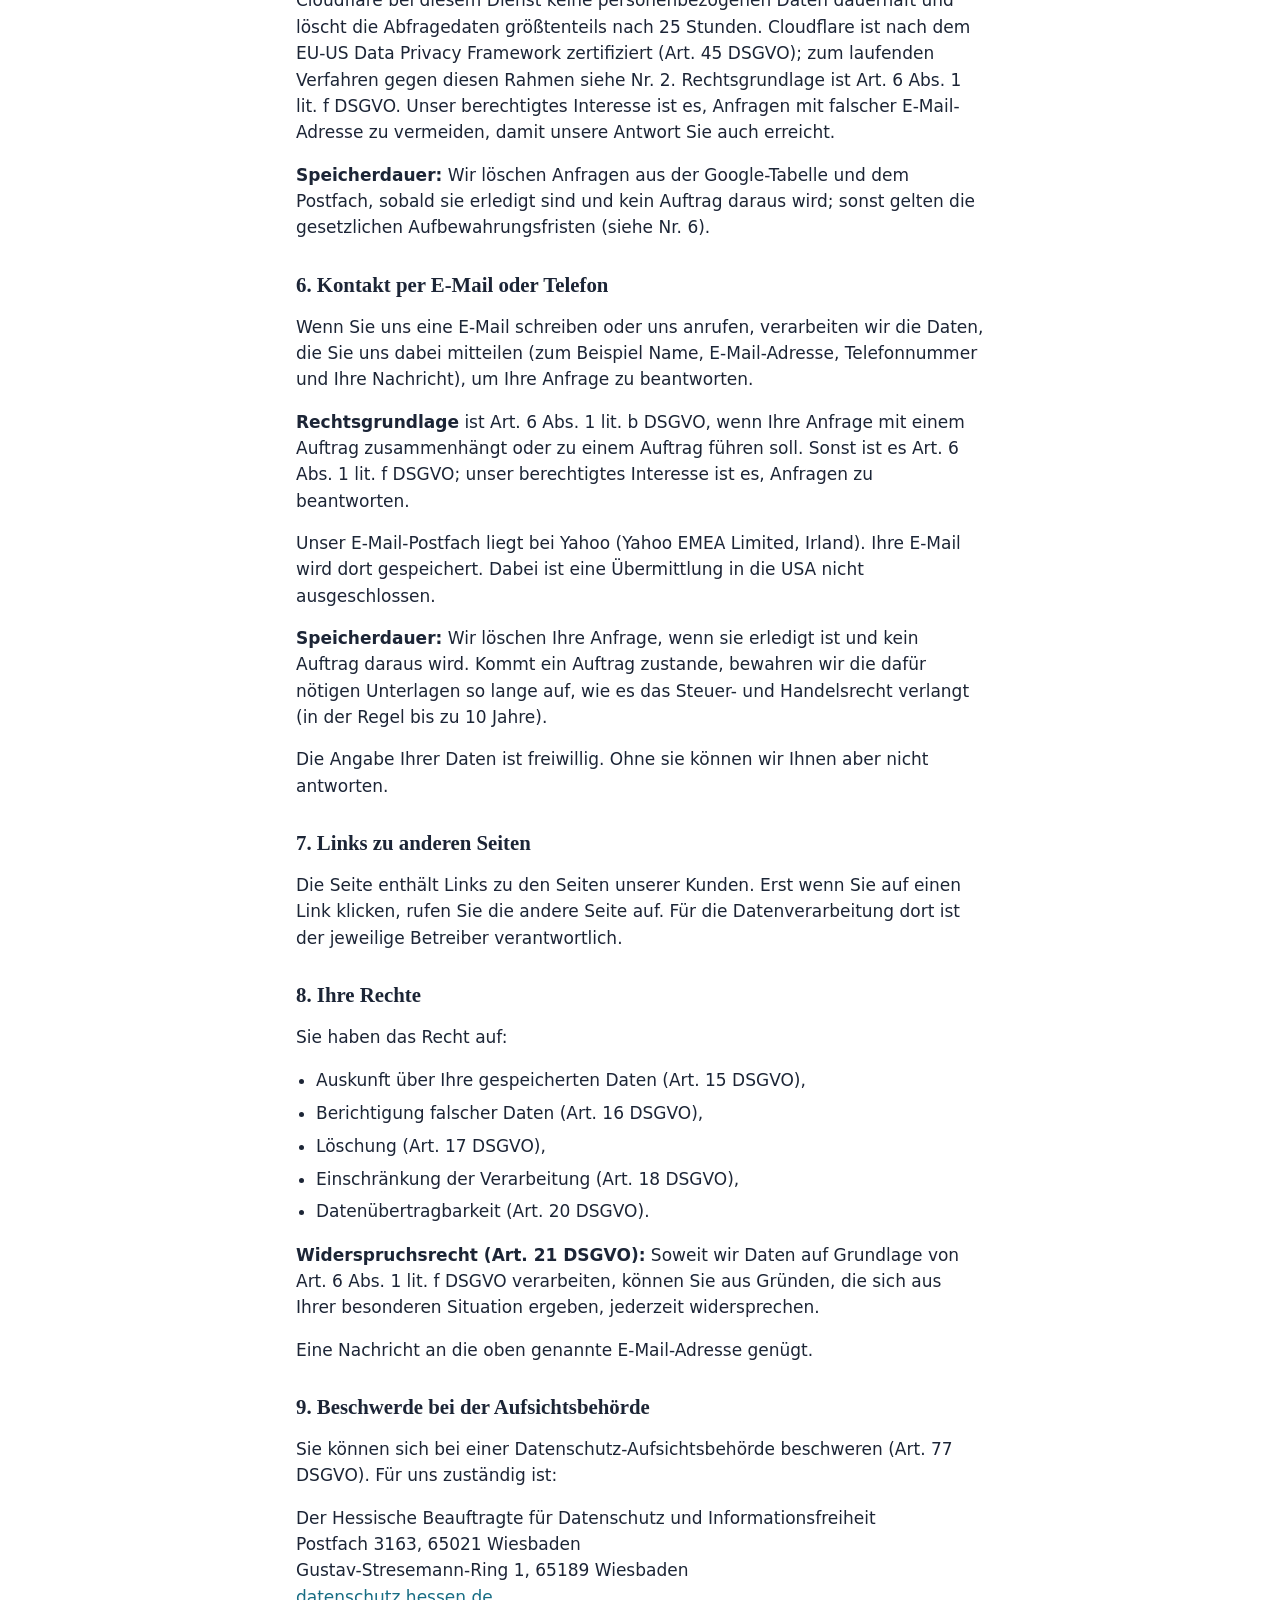
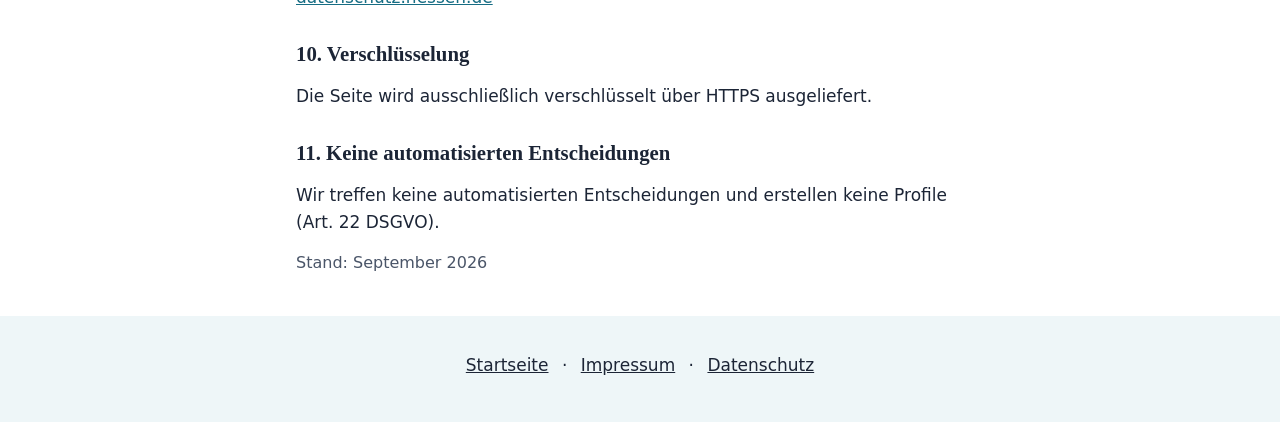
==== commit cba08764: "Besucherzähler GoatCounter (ohne Cookies) und Datenschutz ergänzt" ====
--- a/datenschutz.html
+++ b/datenschutz.html
@@ -18,7 +18,7 @@
 
   <h1>Datenschutzerklärung</h1>
 
-  <p><strong>Kurz gesagt:</strong> Diese Seite setzt keine Cookies, nutzt kein Tracking, keine Analyse-Tools, keine eingebetteten Inhalte fremder Anbieter. Personenbezogene Daten fallen nur an, weil die Seite technisch ausgeliefert werden muss (Hosting), wenn Sie unser Anfrage-Formular absenden oder wenn Sie uns eine E-Mail schreiben oder uns anrufen.</p>
+  <p><strong>Kurz gesagt:</strong> Diese Seite setzt keine Cookies, nutzt kein Tracking und keine eingebetteten Inhalte fremder Anbieter. Wir zählen Besuche anonym mit GoatCounter, ohne Cookies und ohne Speicherung von IP-Adressen (siehe Nr. 4). Personenbezogene Daten fallen sonst nur an, weil die Seite technisch ausgeliefert werden muss (Hosting), wenn Sie unser Anfrage-Formular absenden oder wenn Sie uns eine E-Mail schreiben oder uns anrufen.</p>
 
   <h2>1. Verantwortlicher</h2>
   <address>
@@ -45,29 +45,34 @@
   <p>Weitere Informationen: <a href="https://docs.github.com/de/site-policy/privacy-policies/github-general-privacy-statement" target="_blank" rel="noopener noreferrer">Datenschutzerklärung von GitHub</a> und <a href="https://www.dataprivacyframework.gov/list" target="_blank" rel="noopener noreferrer">Liste der zertifizierten Unternehmen</a>.</p>
 
   <h2>3. Keine Cookies, kein Tracking</h2>
-  <p>Diese Seite speichert keine Informationen auf Ihrem Gerät und liest keine aus (keine Cookies, kein Local Storage, keine Zählpixel). Ein kleines eigenes Skript prüft nur Ihre Eingaben im Anfrage-Formular und sendet es ab (siehe Nr. 4); es speichert nichts auf Ihrem Gerät. Schriften, Bilder und Gestaltung werden ausschließlich von dieser Seite selbst geladen, nicht von fremden Servern. Ein Cookie-Hinweis ist deshalb nicht nötig (§ 25 TDDDG).</p>
+  <p>Diese Seite speichert keine Informationen auf Ihrem Gerät und liest keine aus (keine Cookies, kein Local Storage). Ein kleines eigenes Skript prüft nur Ihre Eingaben im Anfrage-Formular und sendet es ab (siehe Nr. 5); es speichert nichts auf Ihrem Gerät. Ein zweites kleines Skript meldet den Seitenaufruf an unseren Besucherzähler (siehe Nr. 4). Schriften, Bilder und Gestaltung werden ausschließlich von dieser Seite selbst geladen, nicht von fremden Servern. Ein Cookie-Hinweis ist deshalb nicht nötig (§ 25 TDDDG).</p>
 
-  <h2 id="formular">4. Anfrage-Formular</h2>
+  <h2 id="zaehler">4. Besucherzählung mit GoatCounter</h2>
+  <p>Um zu sehen, wie viele Menschen diese Seite besuchen, nutzen wir den Dienst GoatCounter (betrieben von Martin Tournoij, Irland; Server bei der Hetzner Online GmbH in Deutschland und Finnland). Bei jedem Seitenaufruf sendet Ihr Browser dafür an GoatCounter: die aufgerufene Seite, den Seitentitel, die Seite, von der Sie kommen (Referrer), die Bildschirmgröße sowie technisch bedingt Ihre IP-Adresse und Browser-Angaben (User-Agent).</p>
+  <p>GoatCounter speichert keine IP-Adressen und keinen vollständigen User-Agent und setzt keine Cookies. Aus IP-Adresse und Browser-Angaben wird nur im Arbeitsspeicher für höchstens acht Stunden erkannt, ob ein Besuch neu ist. Gespeichert werden nur zusammengefasste Zahlen, zum Beispiel Besuche pro Tag, Browser, Betriebssystem, Land und Bildschirmgröße. Rückschlüsse auf Sie als Person sind uns damit nicht möglich.</p>
+  <p><strong>Rechtsgrundlage</strong> ist Art. 6 Abs. 1 lit. f DSGVO. Unser berechtigtes Interesse ist es, zu erfahren, ob unser Angebot gefunden und gelesen wird. Auf Ihrem Gerät wird nichts gespeichert oder ausgelesen. Weitere Informationen: <a href="https://www.goatcounter.com/help/privacy" target="_blank" rel="noopener noreferrer">Datenschutz bei GoatCounter</a>.</p>
+
+  <h2 id="formular">5. Anfrage-Formular</h2>
   <p><strong>Welche Daten:</strong> Wenn Sie unser Anfrage-Formular absenden, verarbeiten wir Ihren Nachnamen, Ihre E-Mail-Adresse sowie, falls angegeben, Ihre Nachricht, Ihren Vornamen und Ihre Telefonnummer. Pflichtangaben sind nur Nachname und E-Mail-Adresse, damit wir Ihnen antworten können.</p>
   <p><strong>Zweck und Rechtsgrundlage:</strong> Wir nutzen die Daten ausschließlich, um Ihre Anfrage zu beantworten und Ihnen ggf. ein Angebot zu machen (Art. 6 Abs. 1 lit. b DSGVO).</p>
   <p><strong>Verarbeitung über Google:</strong> Das Formular sendet Ihre Angaben an eine von uns eingerichtete Anwendung bei Google (Google Apps Script). Diese speichert die Anfrage in einer Google-Tabelle in unserem Google-Konto und leitet sie per E-Mail an uns weiter. Anbieter ist Google Ireland Limited, Gordon House, Barrow Street, Dublin 4, Irland. Technisch wird dabei auch Ihre IP-Adresse an Google übertragen.</p>
   <p><strong>Übermittlung in die USA:</strong> Dabei können Daten an die Google LLC in den USA übermittelt werden. Google LLC ist nach dem EU-US Data Privacy Framework zertifiziert; für die USA besteht damit ein Angemessenheitsbeschluss der EU-Kommission (Art. 45 DSGVO). Zum laufenden Verfahren gegen diesen Rahmen siehe Nr. 2. Weitere Informationen: Datenschutzerklärung von Google unter policies.google.com/privacy.</p>
-  <p><strong>Einwilligung:</strong> Vor dem Absenden bestätigen Sie per Häkchen, dass Sie diese Hinweise gelesen haben und der Übermittlung zustimmen. Sie können die Einwilligung jederzeit per E-Mail an uns für die Zukunft widerrufen. Alternativ erreichen Sie uns jederzeit direkt per E-Mail oder Telefon (siehe Nr. 5).</p>
+  <p><strong>Einwilligung:</strong> Vor dem Absenden bestätigen Sie per Häkchen, dass Sie diese Hinweise gelesen haben und der Übermittlung zustimmen. Sie können die Einwilligung jederzeit per E-Mail an uns für die Zukunft widerrufen. Alternativ erreichen Sie uns jederzeit direkt per E-Mail oder Telefon (siehe Nr. 6).</p>
   <p><strong>Schutz vor Spam:</strong> Das Formular enthält ein unsichtbares Feld, das nur automatische Programme ausfüllen, und lässt sich nicht sofort nach dem Laden der Seite, nicht mehrfach mit derselben E-Mail-Adresse und höchstens dreimal pro Seitenaufruf absenden. Dafür wird nichts auf Ihrem Gerät gespeichert.</p>
   <p id="email-pruefung"><strong>Prüfung der E-Mail-Adresse:</strong> Damit Tippfehler auffallen, prüft die Seite beim Eintippen, ob der Teil Ihrer E-Mail-Adresse nach dem @ (zum Beispiel „gmx.de“) überhaupt E-Mails empfangen kann. Dazu wird nur dieser Domainname, nicht Ihre vollständige Adresse, an den öffentlichen DNS-Dienst von Cloudflare, Inc., 101 Townsend Street, San Francisco, CA 94107, USA, geschickt; technisch wird dabei auch Ihre IP-Adresse übertragen. Nach eigenen Angaben speichert Cloudflare bei diesem Dienst keine personenbezogenen Daten dauerhaft und löscht die Abfragedaten größtenteils nach 25 Stunden. Cloudflare ist nach dem EU-US Data Privacy Framework zertifiziert (Art. 45 DSGVO); zum laufenden Verfahren gegen diesen Rahmen siehe Nr. 2. Rechtsgrundlage ist Art. 6 Abs. 1 lit. f DSGVO. Unser berechtigtes Interesse ist es, Anfragen mit falscher E-Mail-Adresse zu vermeiden, damit unsere Antwort Sie auch erreicht.</p>
-  <p><strong>Speicherdauer:</strong> Wir löschen Anfragen aus der Google-Tabelle und dem Postfach, sobald sie erledigt sind und kein Auftrag daraus wird; sonst gelten die gesetzlichen Aufbewahrungsfristen (siehe Nr. 5).</p>
+  <p><strong>Speicherdauer:</strong> Wir löschen Anfragen aus der Google-Tabelle und dem Postfach, sobald sie erledigt sind und kein Auftrag daraus wird; sonst gelten die gesetzlichen Aufbewahrungsfristen (siehe Nr. 6).</p>
 
-  <h2>5. Kontakt per E-Mail oder Telefon</h2>
+  <h2>6. Kontakt per E-Mail oder Telefon</h2>
   <p>Wenn Sie uns eine E-Mail schreiben oder uns anrufen, verarbeiten wir die Daten, die Sie uns dabei mitteilen (zum Beispiel Name, E-Mail-Adresse, Telefonnummer und Ihre Nachricht), um Ihre Anfrage zu beantworten.</p>
   <p><strong>Rechtsgrundlage</strong> ist Art. 6 Abs. 1 lit. b DSGVO, wenn Ihre Anfrage mit einem Auftrag zusammenhängt oder zu einem Auftrag führen soll. Sonst ist es Art. 6 Abs. 1 lit. f DSGVO; unser berechtigtes Interesse ist es, Anfragen zu beantworten.</p>
   <p>Unser E-Mail-Postfach liegt bei Yahoo (Yahoo EMEA Limited, Irland). Ihre E-Mail wird dort gespeichert. Dabei ist eine Übermittlung in die USA nicht ausgeschlossen.</p>
   <p><strong>Speicherdauer:</strong> Wir löschen Ihre Anfrage, wenn sie erledigt ist und kein Auftrag daraus wird. Kommt ein Auftrag zustande, bewahren wir die dafür nötigen Unterlagen so lange auf, wie es das Steuer- und Handelsrecht verlangt (in der Regel bis zu 10 Jahre).</p>
   <p>Die Angabe Ihrer Daten ist freiwillig. Ohne sie können wir Ihnen aber nicht antworten.</p>
 
-  <h2>6. Links zu anderen Seiten</h2>
+  <h2>7. Links zu anderen Seiten</h2>
   <p>Die Seite enthält Links zu den Seiten unserer Kunden. Erst wenn Sie auf einen Link klicken, rufen Sie die andere Seite auf. Für die Datenverarbeitung dort ist der jeweilige Betreiber verantwortlich.</p>
 
-  <h2>7. Ihre Rechte</h2>
+  <h2>8. Ihre Rechte</h2>
   <p>Sie haben das Recht auf:</p>
   <ul>
     <li>Auskunft über Ihre gespeicherten Daten (Art. 15 DSGVO),</li>
@@ -79,7 +84,7 @@
   <p><strong>Widerspruchsrecht (Art. 21 DSGVO):</strong> Soweit wir Daten auf Grundlage von Art. 6 Abs. 1 lit. f DSGVO verarbeiten, können Sie aus Gründen, die sich aus Ihrer besonderen Situation ergeben, jederzeit widersprechen.</p>
   <p>Eine Nachricht an die oben genannte E-Mail-Adresse genügt.</p>
 
-  <h2>8. Beschwerde bei der Aufsichtsbehörde</h2>
+  <h2>9. Beschwerde bei der Aufsichtsbehörde</h2>
   <p>Sie können sich bei einer Datenschutz-Aufsichtsbehörde beschweren (Art. 77 DSGVO). Für uns zuständig ist:</p>
   <address>
     Der Hessische Beauftragte für Datenschutz und Informationsfreiheit<br>
@@ -88,10 +93,10 @@
     <a href="https://datenschutz.hessen.de" target="_blank" rel="noopener noreferrer">datenschutz.hessen.de</a>
   </address>
 
-  <h2>9. Verschlüsselung</h2>
+  <h2>10. Verschlüsselung</h2>
   <p>Die Seite wird ausschließlich verschlüsselt über HTTPS ausgeliefert.</p>
 
-  <h2>10. Keine automatisierten Entscheidungen</h2>
+  <h2>11. Keine automatisierten Entscheidungen</h2>
   <p>Wir treffen keine automatisierten Entscheidungen und erstellen keine Profile (Art. 22 DSGVO).</p>
 
   <p class="fine">Stand: September 2026</p>
--- a/style.css
+++ b/style.css
@@ -691,7 +691,21 @@
 .hp { position: absolute; left: -9999px; width: 1px; height: 1px; overflow: hidden; }
 .btn.send { width: 100%; min-height: 60px; font-size: 1.2rem; border: 0; cursor: pointer; }
 .btn.send:disabled { background: #c9d1d9; color: #5b6573; cursor: not-allowed; box-shadow: none; transform: none; }
-.btn.send.is-sending { opacity: .8; cursor: wait; }
+/* Während des Sendens: Markenfarbe statt grau, drei hüpfende Punkte */
+.btn.send.is-sending,
+.btn.send.is-sending:disabled { background: var(--petrol-dark); color: #fff; opacity: .9; cursor: wait; }
+.dots { display: inline-flex; align-items: center; gap: 5px; margin-left: -.2rem; height: 1em; }
+.dots span { width: 7px; height: 7px; border-radius: 50%; background: #fff; animation: dot-hop 1.2s ease-in-out infinite; }
+.dots span:nth-child(2) { animation-delay: .15s; }
+.dots span:nth-child(3) { animation-delay: .3s; }
+@keyframes dot-hop { 0%, 60%, 100% { transform: translateY(0); } 30% { transform: translateY(-7px); } }
+@keyframes dot-blink { 0%, 100% { opacity: .35; } 50% { opacity: 1; } }
+.form-wait { text-align: center; color: var(--petrol-text); font-weight: 600; font-size: 1rem; margin: -.3rem 0 0; animation: wait-in .5s ease-out; }
+@keyframes wait-in { from { opacity: 0; } to { opacity: 1; } }
+@media (prefers-reduced-motion: reduce) {
+  .dots span { animation: dot-blink 1.2s ease-in-out infinite; }
+  .form-wait { animation: none; }
+}
 .form-note { text-align: center; color: var(--muted); font-size: .95rem; margin: -.3rem 0 0; }
 .form-note.ready { color: #2f855a; font-weight: 700; }
 .privacy-note { font-size: .88rem; color: var(--muted); margin: 0; text-align: center; }
@@ -741,3 +755,36 @@
   .product li strong { min-height: 3.4rem; align-items: flex-end; }
   .product li.arrow { margin-top: calc(3.4rem + .35rem + 85px - 1.3rem); }
 }
+
+/* Ausgeblendete Elemente wirklich ausblenden (auch wenn sie display: grid o. Ä. haben) */
+[hidden] { display: none !important; }
+
+/* Konfetti nach erfolgreicher Anfrage */
+.confetti {
+  position: fixed;
+  inset: 0;
+  pointer-events: none;
+  overflow: hidden;
+  z-index: 50;
+}
+.confetti i {
+  position: absolute;
+  top: -20px;
+  left: var(--x);
+  width: var(--w);
+  height: calc(var(--w) * 1.6);
+  background: var(--c);
+  border-radius: 2px;
+  opacity: 0;
+  animation: confetti-fall var(--dur) var(--delay) cubic-bezier(.25,.6,.4,1) forwards;
+}
+.confetti i.round { border-radius: 50%; height: var(--w); }
+@keyframes confetti-fall {
+  0%   { opacity: 1; transform: translate3d(0, 0, 0) rotate(0deg); }
+  85%  { opacity: 1; }
+  100% { opacity: 0; transform: translate3d(var(--drift), 105vh, 0) rotate(var(--rot)); }
+}
+
+/* Ruhiger Hinweis statt rotem Fehler (z. B. Verbindung gestört) */
+.form-error.is-calm { background: var(--light); border-color: var(--petrol); color: var(--navy); }
+
